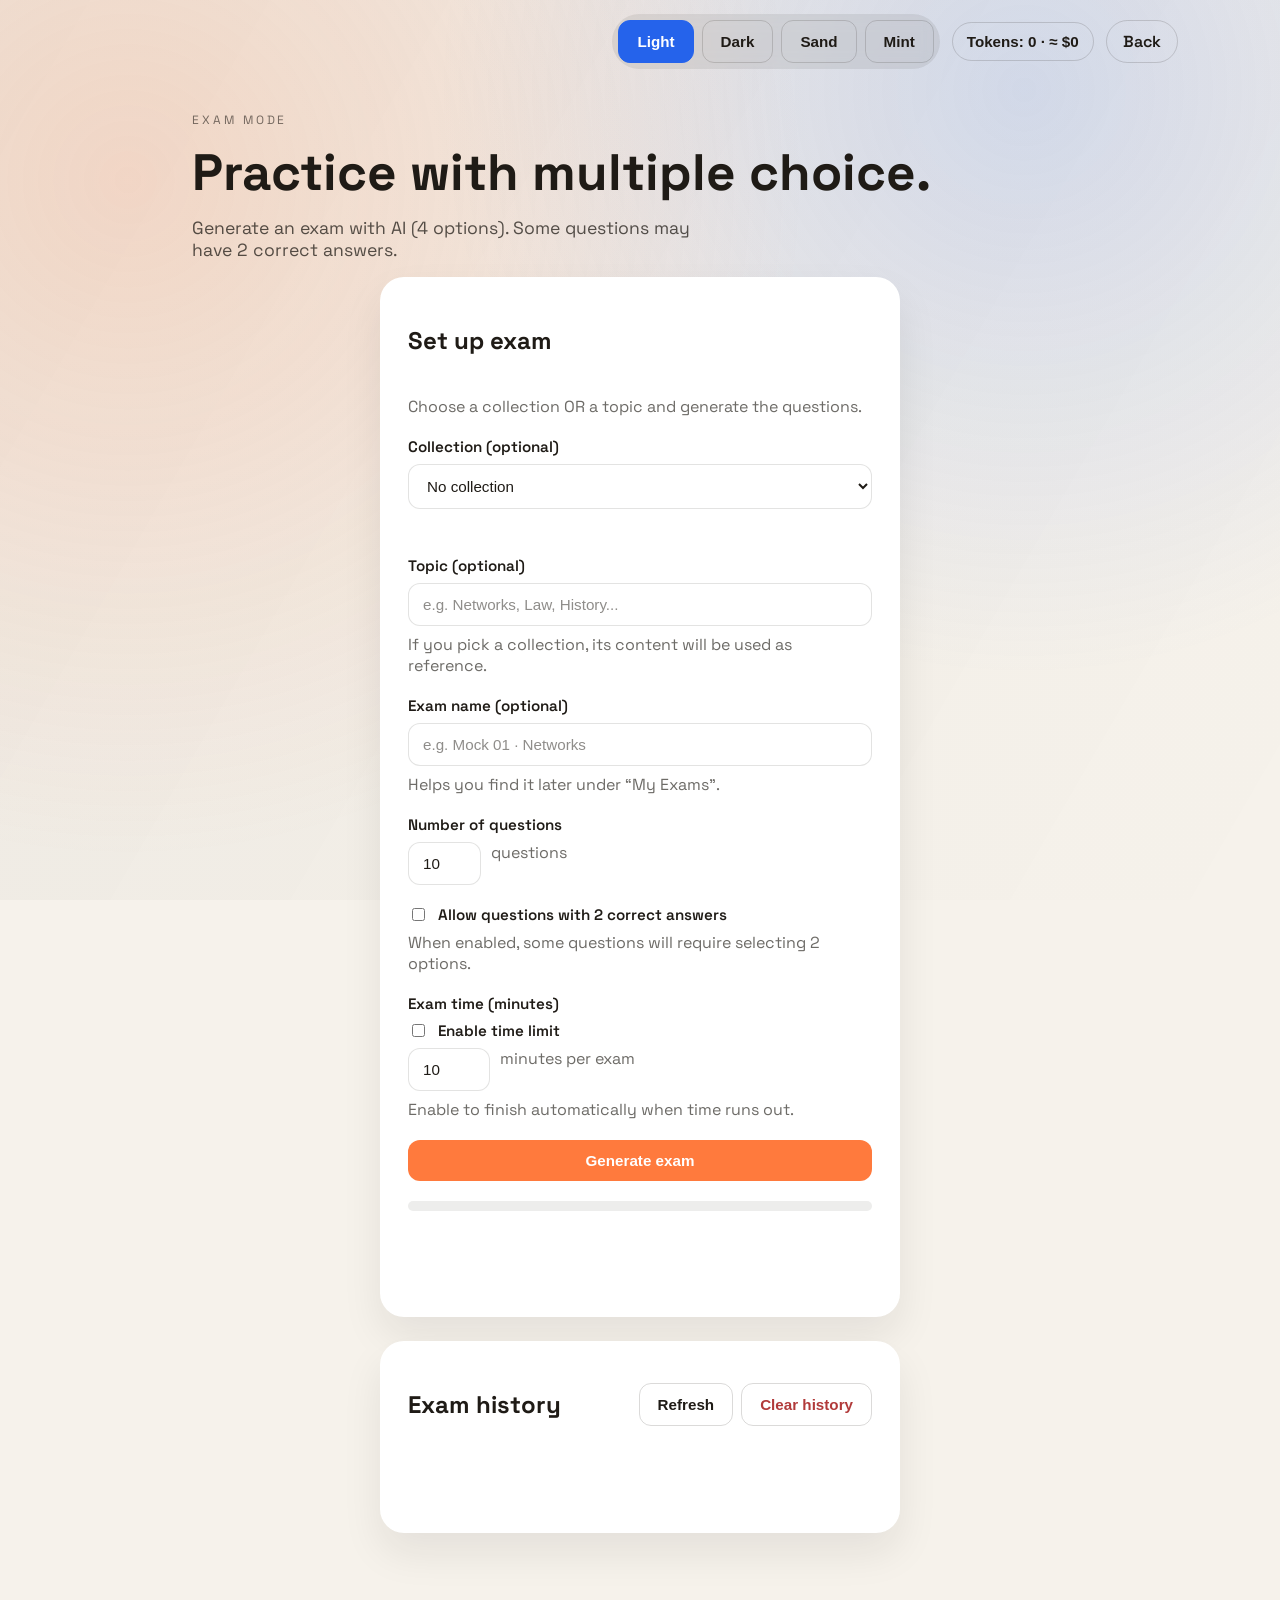
==== templates/exam.html @ d88c4533 "feat: improve exam history, review, and import help" ====
<!doctype html>
<html lang="pt-BR">
  <head>
    <meta charset="UTF-8" />
    <meta name="viewport" content="width=device-width, initial-scale=1" />
    <title>Modo Prova</title>
    <link rel="stylesheet" href="/static/style.css" />
  </head>
  <body class="study-body">
    <div class="bg-layer"></div>
    <div class="topbar">
      <div class="theme-switch">
        <button class="ghost theme-btn" data-theme="light">Light</button>
        <button class="ghost theme-btn" data-theme="dark">Dark</button>
        <button class="ghost theme-btn" data-theme="sand">Sand</button>
        <button class="ghost theme-btn" data-theme="mint">Mint</button>
      </div>
      <div class="help-anchor">
        <button class="ghost token-pill" id="usage-pill" type="button" aria-expanded="false" aria-controls="usage-panel">
          Tokens: 0 · ≈ $0.00
        </button>
        <div id="usage-panel" class="help-panel hidden usage-panel" role="note" aria-live="polite">
          <div id="usage-panel-body"></div>
        </div>
      </div>
      <a class="ghost-link" id="exam-back" data-sound="nav" href="/" data-i18n="exam.back">Voltar</a>
    </div>

    <header class="study-header">
      <div>
        <p class="eyebrow" data-i18n="exam.header.eyebrow">Modo prova</p>
        <h1 data-i18n="exam.header.title">Treine com múltipla escolha.</h1>
        <p class="subhead" data-i18n="exam.header.subtitle">
          Gere uma prova com IA (4 alternativas). Algumas perguntas podem ter 2 respostas corretas.
        </p>
      </div>
      <div class="study-actions">
        <div class="session-pill hidden" id="exam-timer-pill">
          <span data-i18n="exam.timer">Tempo</span>
          <strong id="exam-timer">00:00</strong>
        </div>
        <div class="session-pill hidden" id="exam-progress-pill">
          <span data-i18n="exam.progress">Progresso</span>
          <strong id="exam-progress">0/0</strong>
        </div>
        <div class="session-pill hidden" id="exam-score-pill">
          <span data-i18n="exam.score">Respondidas</span>
          <strong id="exam-score">0</strong>
        </div>
      </div>
    </header>

    <main class="study-layout">
      <section class="study-panel" id="exam-setup">
        <h2 data-i18n="exam.setup.title">Configurar prova</h2>
        <p class="muted" data-i18n="exam.setup.subtitle">
          Escolha um tema (ou uma coleção) e gere as perguntas.
        </p>
        <div id="exam-missing-key" class="notice warning hidden" role="status" aria-live="polite">
          <span data-i18n="exam.setup.missingKey">
            Defina sua API Key na página inicial (Configurações) antes de gerar uma prova.
          </span>
        </div>
        <div class="field">
          <label for="exam-collection" data-i18n="exam.setup.collection">Coleção (opcional)</label>
          <select id="exam-collection"></select>
          <p id="exam-collection-status" class="status"></p>
        </div>
        <div class="field">
          <label for="exam-topic" data-i18n="exam.setup.topic">Tema / assunto (opcional)</label>
          <input
            id="exam-topic"
            type="text"
            placeholder="Ex.: Redes, Direito, História..."
            data-i18n-placeholder="exam.setup.topicPlaceholder"
          />
          <p class="muted" data-i18n="exam.setup.topicNote">
            Se escolher uma coleção, o conteúdo dela será usado como referência.
          </p>
        </div>
        <div class="field">
          <label for="exam-name" data-i18n="exam.setup.name">Nome da prova (opcional)</label>
          <input
            id="exam-name"
            type="text"
            placeholder="Ex.: Simulado 01 · Redes"
            data-i18n-placeholder="exam.setup.namePlaceholder"
          />
          <p class="muted" data-i18n="exam.setup.nameNote">
            Ajuda a encontrar a prova depois em “Minhas Provas”.
          </p>
        </div>
        <div class="field">
          <label for="exam-count" data-i18n="exam.setup.count">Quantidade de perguntas</label>
          <div class="inline">
            <input id="exam-count" type="number" min="1" max="40" value="10" />
            <span class="muted" data-i18n="exam.setup.countUnit">perguntas</span>
          </div>
        </div>
        <div class="field">
          <label class="toggle-line" for="exam-multi-toggle">
            <input id="exam-multi-toggle" type="checkbox" />
            <span data-i18n="exam.setup.allowMulti">Permitir perguntas com 2 respostas corretas</span>
          </label>
          <p class="muted" data-i18n="exam.setup.allowMultiNote">
            Quando ativado, parte das questões exigirá marcar 2 alternativas.
          </p>
        </div>
        <div class="field">
          <label for="exam-time" data-i18n="exam.setup.timeLabel">Tempo de prova (minutos)</label>
          <label class="toggle-line" for="exam-time-toggle">
            <input id="exam-time-toggle" type="checkbox" />
            <span data-i18n="exam.setup.timeToggle">Ativar limite de tempo</span>
          </label>
          <div class="inline">
            <input id="exam-time" type="number" min="1" max="240" value="10" />
            <span class="muted" data-i18n="exam.setup.timeUnit">minutos por prova</span>
          </div>
          <p class="muted" data-i18n="exam.setup.timeNote">
            Ative para finalizar automaticamente quando o tempo acabar.
          </p>
        </div>
        <button id="exam-start" data-sound="generate" data-i18n="exam.setup.start">Gerar prova</button>
        <div class="progress">
          <div id="exam-progress-bar" class="progress-bar"></div>
        </div>
        <p id="exam-setup-status" class="status"></p>
        <p id="exam-usage-status" class="status"></p>
      </section>

      <section class="study-panel hidden" id="exam-session">
        <div class="study-card" id="exam-card" aria-disabled="true">
          <h2 id="exam-question" data-i18n="exam.loading">Carregando...</h2>
          <p id="exam-hint" class="muted"></p>
        </div>

        <div id="exam-options" class="exam-options" aria-live="polite"></div>

        <div class="study-controls">
          <div class="study-nav">
            <button class="ghost nav-btn" id="exam-prev" data-sound="nav" data-i18n="exam.prev">
              ◀ Anterior
            </button>
            <button class="ghost nav-btn" id="exam-next" data-sound="nav" data-i18n="exam.next">
              Próximo ▶
            </button>
          </div>
        </div>

        <div class="study-footer">
          <button id="exam-finish" class="accent" data-sound="important" data-i18n="exam.finish">
            Finalizar prova
          </button>
          <button id="exam-restart" class="ghost" data-i18n="exam.restart">Nova prova</button>
          <p id="exam-status" class="status" aria-live="polite"></p>
        </div>
      </section>

      <section class="study-panel report hidden" id="exam-report">
        <h2 data-i18n="exam.report.title">Resultado</h2>
        <p id="exam-report-meta" class="muted hidden"></p>
        <div class="report-grid">
          <button class="report-card report-filter" id="exam-filter-correct" type="button" aria-pressed="false">
            <span data-i18n="exam.report.correct">Acertos</span>
            <strong id="exam-report-correct">0</strong>
          </button>
          <button class="report-card report-filter" id="exam-filter-incorrect" type="button" aria-pressed="false">
            <span data-i18n="exam.report.incorrect">Erros</span>
            <strong id="exam-report-incorrect">0</strong>
          </button>
          <button class="report-card report-filter" id="exam-filter-all" type="button" aria-pressed="true">
            <span data-i18n="exam.report.rate">Taxa</span>
            <strong id="exam-report-rate">0%</strong>
          </button>
        </div>

        <div class="report-section">
          <h3 data-i18n="exam.report.reviewTitle">Revisão</h3>
          <div id="exam-review" class="exam-review"></div>
        </div>

        <div class="inline">
          <button id="exam-retake" class="accent" data-sound="nav" data-i18n="exam.report.retake">Fazer novamente</button>
          <button id="exam-back-setup" class="ghost" data-i18n="exam.report.back">Gerar outra prova</button>
        </div>
      </section>

      <section class="study-panel sessions" id="exam-sessions">
        <div class="panel-header">
          <h2 data-i18n="exam.sessions.title">Histórico de provas</h2>
          <div class="panel-actions">
            <button class="ghost" id="exam-refresh-sessions" data-i18n="exam.sessions.refresh">Atualizar</button>
            <button class="ghost danger" id="exam-clear-sessions" data-i18n="exam.sessions.clear">Limpar histórico</button>
          </div>
        </div>
        <div id="exam-sessions-list" class="sessions-list"></div>
        <p id="exam-sessions-status" class="status" aria-live="polite"></p>
      </section>
    </main>

    <script src="/static/usage.js"></script>
    <script src="/static/exam.js"></script>
  </body>
</html>
---- static/style.css ----
@import url("https://fonts.googleapis.com/css2?family=Space+Grotesk:wght@400;600;700&display=swap");

:root {
  --bg: #f6f2eb;
  --ink: #1f1b16;
  --accent: #ff7a3d;
  --accent-2: #2563eb;
  --cta-study-1: var(--accent);
  --cta-study-2: var(--accent-2);
  --cta-exam-1: #a855f7;
  --cta-exam-2: #f43f5e;
  --cta-study-shadow: 0 16px 32px rgba(37, 99, 235, 0.2);
  --cta-exam-shadow: 0 16px 32px rgba(244, 63, 94, 0.22);
  --panel: #ffffff;
  --shadow: 0 20px 40px rgba(31, 27, 22, 0.08);
  --topbar-offset: 72px;
}

body[data-theme="dark"] {
  --bg: #0f1012;
  --ink: #f8f4ee;
  --accent: #ff8c5a;
  --accent-2: #60a5fa;
  --cta-study-1: #10b981;
  --cta-study-2: #06b6d4;
  --cta-exam-1: #a78bfa;
  --cta-exam-2: #fb7185;
  --cta-study-shadow: 0 18px 36px rgba(6, 182, 212, 0.16);
  --cta-exam-shadow: 0 18px 36px rgba(251, 113, 133, 0.16);
  --panel: #1a1c21;
  --shadow: 0 20px 40px rgba(0, 0, 0, 0.4);
}

body[data-theme="sand"] {
  --bg: #f5e6d3;
  --ink: #3a2416;
  --accent: #d77a3a;
  --accent-2: #8f5b2e;
  --panel: #fff2e0;
  --shadow: 0 18px 36px rgba(58, 36, 22, 0.14);
}

body[data-theme="mint"] {
  --bg: #dff5ef;
  --ink: #12352f;
  --accent: #2abf9e;
  --accent-2: #118ab2;
  --panel: #f4fffb;
  --shadow: 0 18px 36px rgba(18, 53, 47, 0.12);
}

* {
  box-sizing: border-box;
}

body {
  margin: 0;
  font-family: "Space Grotesk", "Segoe UI", sans-serif;
  color: var(--ink);
  background: var(--bg);
  min-height: 100vh;
  position: relative;
  padding-top: calc(var(--topbar-offset) + env(safe-area-inset-top, 0px));
}

:focus-visible {
  outline: 2px solid var(--accent-2);
  outline-offset: 2px;
}

.bg-layer {
  position: fixed;
  inset: 0;
  background:
    radial-gradient(circle at 10% 20%, rgba(255, 122, 61, 0.18), transparent 50%),
    radial-gradient(circle at 80% 10%, rgba(37, 99, 235, 0.16), transparent 45%),
    linear-gradient(120deg, rgba(31, 27, 22, 0.04), rgba(255, 255, 255, 0));
  z-index: -1;
}

body[data-theme="dark"] .bg-layer {
  background:
    radial-gradient(circle at 20% 20%, rgba(255, 140, 90, 0.15), transparent 55%),
    radial-gradient(circle at 80% 10%, rgba(96, 165, 250, 0.12), transparent 50%),
    linear-gradient(120deg, rgba(10, 10, 10, 0.5), rgba(15, 16, 18, 0.8));
}

body[data-theme="sand"] .bg-layer {
  background:
    radial-gradient(circle at 12% 18%, rgba(215, 122, 58, 0.2), transparent 55%),
    radial-gradient(circle at 80% 12%, rgba(143, 91, 46, 0.18), transparent 50%),
    linear-gradient(120deg, rgba(90, 58, 36, 0.08), rgba(255, 255, 255, 0));
}

body[data-theme="mint"] .bg-layer {
  background:
    radial-gradient(circle at 16% 20%, rgba(42, 191, 158, 0.2), transparent 55%),
    radial-gradient(circle at 82% 10%, rgba(17, 138, 178, 0.18), transparent 50%),
    linear-gradient(120deg, rgba(10, 46, 40, 0.06), rgba(255, 255, 255, 0));
}

body.study-locked {
  overflow: hidden;
}

body.study-locked .study-header {
  position: sticky;
  top: var(--topbar-offset);
  z-index: 9;
}

body.study-locked .study-header > div:first-child {
  display: none;
}

.topbar {
  position: fixed;
  top: 0;
  left: 0;
  right: 0;
  z-index: 10;
  display: flex;
  justify-content: flex-end;
  gap: 12px;
  padding: calc(14px + env(safe-area-inset-top, 0px)) 8vw 14px;
  align-items: center;
}

.topbar-actions {
  display: inline-flex;
  gap: 10px;
  align-items: center;
}

.token-pill {
  padding: 10px 14px;
  border-radius: 999px;
  font-weight: 700;
  white-space: nowrap;
  font-variant-numeric: tabular-nums;
}

.usage-panel {
  width: min(520px, 92vw);
}

.usage-title {
  display: block;
  margin-bottom: 6px;
}

.usage-note {
  margin: 0 0 10px;
}

.usage-grid {
  display: grid;
  gap: 10px;
}

.usage-row {
  display: grid;
  grid-template-columns: 90px 1fr auto;
  gap: 10px;
  align-items: start;
  padding: 10px 12px;
  border-radius: 12px;
  border: 1px solid rgba(31, 27, 22, 0.08);
  background: rgba(31, 27, 22, 0.04);
}

body[data-theme="dark"] .usage-row {
  background: rgba(255, 255, 255, 0.06);
  border-color: rgba(255, 255, 255, 0.14);
}

.usage-row .values {
  display: inline-flex;
  gap: 8px;
  flex-wrap: wrap;
  align-items: baseline;
}

.usage-row .cost {
  font-variant-numeric: tabular-nums;
  font-weight: 700;
}

.usage-foot {
  margin-top: 8px;
}

.usage-config {
  margin-top: 10px;
}

.usage-config summary {
  cursor: pointer;
  font-weight: 700;
}

.usage-config-grid {
  display: grid;
  grid-template-columns: repeat(auto-fit, minmax(220px, 1fr));
  gap: 10px;
  margin-top: 10px;
}

.usage-config-card {
  border: 1px solid rgba(31, 27, 22, 0.08);
  background: rgba(31, 27, 22, 0.03);
  border-radius: 12px;
  padding: 10px 12px;
  display: grid;
  gap: 8px;
}

body[data-theme="dark"] .usage-config-card {
  background: rgba(255, 255, 255, 0.06);
  border-color: rgba(255, 255, 255, 0.14);
}

.usage-config-card label {
  display: grid;
  gap: 6px;
  font-size: 0.88rem;
}

.usage-config-card input {
  padding: 10px 12px;
  border-radius: 12px;
  border: 1px solid rgba(31, 27, 22, 0.16);
  background: transparent;
  color: var(--ink);
}

body[data-theme="dark"] .usage-config-card input {
  border-color: rgba(255, 255, 255, 0.18);
}

.usage-actions {
  display: flex;
  justify-content: flex-end;
  margin-top: 10px;
}

.usage-actions .danger {
  border-color: rgba(239, 68, 68, 0.35);
}

.faq-panel {
  position: fixed;
  top: calc(var(--topbar-offset) + 8px);
  right: 8vw;
  width: min(360px, 92vw);
  background: var(--panel);
  border-radius: 16px;
  padding: 16px;
  border: 1px solid rgba(31, 27, 22, 0.12);
  box-shadow: var(--shadow);
  z-index: 60;
  font-size: 0.92rem;
}

.faq-panel h4 {
  margin: 0 0 8px;
  font-size: 1rem;
}

.faq-panel ul {
  margin: 10px 0 0;
  padding-left: 18px;
  display: grid;
  gap: 6px;
}

.site-footer {
  padding: 20px 8vw 32px;
  display: flex;
  flex-wrap: wrap;
  gap: 6px 14px;
  align-items: center;
  color: rgba(31, 27, 22, 0.6);
  font-size: 0.85rem;
}

body[data-theme="dark"] .site-footer {
  color: rgba(248, 244, 238, 0.6);
}

.theme-switch {
  display: flex;
  gap: 8px;
  padding: 6px;
  border-radius: 999px;
  background: rgba(31, 27, 22, 0.08);
  backdrop-filter: blur(8px);
}

body[data-theme="dark"] .theme-switch {
  background: rgba(255, 255, 255, 0.08);
}

.theme-btn.active {
  background: var(--accent-2);
  color: #fff;
  border-color: var(--accent-2);
}

.icon-btn {
  width: 40px;
  height: 40px;
  padding: 0;
  border-radius: 999px;
  display: inline-flex;
  align-items: center;
  justify-content: center;
}

.hero {
  display: grid;
  gap: 24px;
  padding: 48px 8vw 24px;
  grid-template-columns: repeat(auto-fit, minmax(260px, 1fr));
  align-items: center;
  animation: fadeIn 0.8s ease-out;
}

.eyebrow {
  text-transform: uppercase;
  letter-spacing: 0.24em;
  font-size: 12px;
  color: rgba(31, 27, 22, 0.6);
  margin: 0 0 12px;
}

body[data-theme="dark"] .eyebrow {
  color: rgba(248, 244, 238, 0.6);
}

h1 {
  font-size: clamp(2rem, 4vw, 3.2rem);
  margin: 0 0 12px;
}

.subhead {
  font-size: 1.1rem;
  margin: 0;
  max-width: 520px;
  color: rgba(31, 27, 22, 0.75);
}

body[data-theme="dark"] .subhead,
body[data-theme="dark"] .muted,
body[data-theme="dark"] .stat,
body[data-theme="dark"] .status {
  color: rgba(248, 244, 238, 0.7);
}

.hero-card {
  background: var(--panel);
  padding: 24px;
  border-radius: 20px;
  box-shadow: var(--shadow);
  display: grid;
  gap: 16px;
}

.stat {
  display: flex;
  justify-content: space-between;
  align-items: center;
  font-size: 0.95rem;
  color: rgba(31, 27, 22, 0.7);
}

.stat-label {
  display: inline-flex;
  align-items: center;
  gap: 8px;
}

.stat strong {
  font-size: 1.25rem;
  color: var(--ink);
}

.layout {
  display: grid;
  gap: 24px;
  padding: 0 8vw 64px;
  grid-template-columns: repeat(auto-fit, minmax(260px, 1fr));
}

.onboarding {
  padding: 0 8vw 24px;
}

.onboarding-card {
  background: var(--panel);
  border-radius: 20px;
  box-shadow: var(--shadow);
  padding: 20px 24px;
  border: 1px solid rgba(31, 27, 22, 0.08);
  display: flex;
  flex-direction: column;
  gap: 12px;
}

.onboarding-card ol {
  margin: 0;
  padding-left: 18px;
  display: grid;
  gap: 6px;
}

.onboarding-card .inline {
  flex-wrap: wrap;
  gap: 10px;
}

.panel {
  background: var(--panel);
  padding: 24px;
  border-radius: 20px;
  box-shadow: var(--shadow);
  display: flex;
  flex-direction: column;
  gap: 16px;
  min-height: 0;
}

.panel.compact {
  padding: 20px;
  gap: 12px;
  min-height: 320px;
  justify-content: space-between;
}

@media (min-width: 1100px) {
  .layout {
    grid-template-columns: repeat(2, minmax(320px, 1fr));
  }

  .panel.compact {
    grid-column: span 1;
  }
}

.panel-wide {
  grid-column: 1 / -1;
}

.collections-panel {
  background: linear-gradient(135deg, rgba(255, 250, 245, 0.9), rgba(255, 255, 255, 0.95));
}

body[data-theme="dark"] .collections-panel {
  background: linear-gradient(135deg, rgba(30, 32, 38, 0.96), rgba(24, 26, 31, 0.96));
  border: 1px solid rgba(255, 255, 255, 0.08);
}

.collections {
  display: grid;
  gap: 16px;
  grid-template-columns: repeat(auto-fit, minmax(220px, 1fr));
}

.disclosure {
  border: 1px solid rgba(31, 27, 22, 0.12);
  border-radius: 14px;
  padding: 10px 12px;
  background: rgba(255, 255, 255, 0.6);
}

body[data-theme="dark"] .disclosure {
  border-color: rgba(255, 255, 255, 0.16);
  background: rgba(21, 23, 28, 0.4);
}

.disclosure summary {
  list-style: none;
  cursor: pointer;
  font-weight: 600;
  display: flex;
  align-items: center;
  justify-content: space-between;
  gap: 8px;
}

.disclosure summary::-webkit-details-marker {
  display: none;
}

.disclosure summary::after {
  content: "▾";
  font-size: 0.85rem;
  opacity: 0.6;
  transition: transform 0.2s ease;
}

.disclosure[open] summary::after {
  transform: rotate(180deg);
}

.disclosure-body {
  margin-top: 10px;
  display: grid;
  gap: 10px;
}

.tools-grid {
  display: grid;
  gap: 16px;
  grid-template-columns: repeat(auto-fit, minmax(260px, 1fr));
}

.inline {
  display: flex;
  gap: 10px;
  flex-wrap: wrap;
}

.collections .field .inline {
  align-items: center;
}

.collections .field .inline select {
  flex: 1;
  min-width: 180px;
}

.collections .field .inline button {
  white-space: nowrap;
}

.danger {
  border-color: rgba(179, 63, 63, 0.3);
  color: #b13a3a;
}

.danger:hover {
  border-color: rgba(179, 63, 63, 0.5);
}

button.ghost.danger {
  background: transparent;
  color: #b13a3a;
}

button.accent.danger {
  background: #d4504d;
  color: #fff;
}

button.accent.danger:hover {
  box-shadow: 0 12px 24px rgba(212, 80, 77, 0.3);
}

.panel-header {
  display: flex;
  justify-content: space-between;
  align-items: center;
  gap: 12px;
  flex-wrap: wrap;
  position: relative;
}

.modal {
  position: fixed;
  inset: 0;
  background: rgba(15, 16, 20, 0.5);
  display: grid;
  place-items: center;
  z-index: 50;
}

.modal-open {
  overflow: hidden;
}

#confirm-modal {
  z-index: 60;
}

.modal.hidden {
  display: none;
}

.modal-backdrop {
  position: fixed;
  inset: 0;
  background: rgba(15, 16, 20, 0.5);
  backdrop-filter: blur(8px);
  -webkit-backdrop-filter: blur(8px);
  opacity: 0;
  pointer-events: none;
  transition: opacity 0.2s ease;
  z-index: 40;
}

.modal-backdrop.visible {
  opacity: 1;
  pointer-events: auto;
}

.modal-card {
  width: min(420px, 92vw);
  background: var(--panel);
  border-radius: 18px;
  padding: 20px;
  box-shadow: var(--shadow);
  border: 1px solid rgba(31, 27, 22, 0.12);
  max-height: 86vh;
  overflow-y: auto;
}

.modal-card.wide {
  width: min(640px, 94vw);
}

.modal-header {
  display: flex;
  align-items: center;
  justify-content: space-between;
}

.modal-actions {
  display: flex;
  gap: 10px;
  justify-content: flex-end;
  margin-top: 14px;
}

.modal-actions button {
  min-width: 110px;
}

.modal-card .icon-btn {
  width: 32px;
  height: 32px;
  font-size: 0.9rem;
}

.share-links-toolbar {
  display: flex;
  align-items: center;
  justify-content: space-between;
  gap: 10px;
  flex-wrap: wrap;
}

.share-links-list {
  display: flex;
  flex-direction: column;
  gap: 10px;
}

.share-link-item {
  display: flex;
  flex-direction: column;
  gap: 10px;
  padding: 12px 14px;
  border-radius: 14px;
  background: rgba(31, 27, 22, 0.04);
  border: 1px solid rgba(31, 27, 22, 0.08);
}

body[data-theme="dark"] .share-link-item {
  background: rgba(255, 255, 255, 0.06);
  border-color: rgba(255, 255, 255, 0.12);
}

.share-link-info {
  display: flex;
  flex-direction: column;
  gap: 6px;
}

.share-link-title {
  display: flex;
  flex-wrap: wrap;
  align-items: center;
  gap: 8px;
  font-weight: 600;
}

.share-link-name {
  color: rgba(31, 27, 22, 0.6);
  font-weight: 500;
}

.share-link-token {
  font-size: 0.8rem;
  padding: 2px 8px;
  border-radius: 999px;
  background: rgba(31, 27, 22, 0.08);
  color: rgba(31, 27, 22, 0.7);
}

body[data-theme="dark"] .share-link-token {
  background: rgba(255, 255, 255, 0.12);
  color: rgba(255, 255, 255, 0.7);
}

.share-link-meta {
  font-size: 0.85rem;
  color: rgba(31, 27, 22, 0.65);
}

body[data-theme="dark"] .share-link-meta {
  color: rgba(255, 255, 255, 0.65);
}

.share-link-actions {
  display: flex;
  flex-wrap: wrap;
  gap: 8px;
}

.status-chip {
  display: inline-flex;
  align-items: center;
  gap: 6px;
  padding: 4px 10px;
  border-radius: 999px;
  font-size: 0.8rem;
  font-weight: 600;
  width: fit-content;
}

.status-chip.is-active {
  color: #2b7a43;
  background: rgba(74, 163, 98, 0.16);
  border: 1px solid rgba(74, 163, 98, 0.25);
}

.status-chip.is-expired,
.status-chip.is-exhausted {
  color: #b13a3a;
  background: rgba(212, 80, 77, 0.16);
  border: 1px solid rgba(212, 80, 77, 0.25);
}

.status-chip.is-disabled {
  color: rgba(31, 27, 22, 0.6);
  background: rgba(31, 27, 22, 0.08);
  border: 1px solid rgba(31, 27, 22, 0.12);
}

body[data-theme="dark"] .status-chip.is-disabled {
  color: rgba(255, 255, 255, 0.7);
  background: rgba(255, 255, 255, 0.08);
  border-color: rgba(255, 255, 255, 0.16);
}

@media (min-width: 720px) {
  .share-link-item {
    flex-direction: row;
    align-items: center;
    justify-content: space-between;
  }
  .share-link-actions {
    justify-content: flex-end;
  }
}

.muted {
  color: rgba(31, 27, 22, 0.65);
  margin: 0;
}

.field {
  display: flex;
  flex-direction: column;
  gap: 8px;
}

.toggle-line {
  display: inline-flex;
  gap: 10px;
  align-items: center;
  font-weight: 600;
}

.toggle-line input {
  width: auto;
}

.range-line {
  display: flex;
  align-items: center;
  gap: 12px;
}

.range-line input[type="range"] {
  flex: 1;
}

label {
  font-weight: 600;
  font-size: 0.95rem;
}

input,
textarea,
select {
  border-radius: 12px;
  border: 1px solid rgba(31, 27, 22, 0.12);
  padding: 12px 14px;
  font-size: 0.95rem;
  background: var(--panel);
  color: var(--ink);
}

input::placeholder,
textarea::placeholder {
  color: rgba(31, 27, 22, 0.5);
}

body[data-theme="dark"] input::placeholder,
body[data-theme="dark"] textarea::placeholder {
  color: rgba(248, 244, 238, 0.55);
}

button {
  border: none;
  padding: 12px 18px;
  border-radius: 12px;
  font-weight: 600;
  font-size: 0.95rem;
  cursor: pointer;
  background: var(--accent);
  color: #fff;
  transition: transform 0.2s ease, box-shadow 0.2s ease;
}

button.small {
  padding: 6px 10px;
  font-size: 0.8rem;
  border-radius: 10px;
}

button:hover {
  transform: translateY(-2px);
  box-shadow: 0 12px 24px rgba(255, 122, 61, 0.25);
}

button.ghost {
  background: transparent;
  color: var(--ink);
  border: 1px solid rgba(31, 27, 22, 0.16);
  box-shadow: none;
}

button.loading {
  opacity: 0.75;
  pointer-events: none;
  position: relative;
  padding-right: 38px;
}

button.loading::after {
  content: "";
  position: absolute;
  right: 14px;
  top: 50%;
  width: 12px;
  height: 12px;
  border-radius: 50%;
  border: 2px solid rgba(31, 27, 22, 0.5);
  border-top-color: transparent;
  transform: translateY(-50%);
  animation: statusSpin 0.9s linear infinite;
}

body[data-theme="dark"] button.loading::after {
  border-color: rgba(255, 255, 255, 0.4);
  border-top-color: transparent;
}

select.ghost {
  background: transparent;
  color: var(--ink);
  border: 1px solid rgba(31, 27, 22, 0.16);
}

.cta-link {
  text-decoration: none;
  display: inline-flex;
  align-items: center;
  justify-content: center;
  padding: 12px 18px;
  border-radius: 14px;
  color: #fff;
  font-weight: 700;
  border: none;
  cursor: pointer;
  transition: transform 0.15s ease, box-shadow 0.15s ease, filter 0.15s ease;
}

.cta-link.study {
  background: linear-gradient(135deg, var(--cta-study-1), var(--cta-study-2));
  box-shadow: var(--cta-study-shadow);
}

.cta-link.exam {
  background: linear-gradient(135deg, var(--cta-exam-1), var(--cta-exam-2));
  box-shadow: var(--cta-exam-shadow);
  position: relative;
  overflow: hidden;
}

.cta-link.exam::after {
  content: "";
  position: absolute;
  inset: -60% -30%;
  background: radial-gradient(circle at 30% 30%, rgba(255, 255, 255, 0.35), transparent 55%);
  transform: rotate(12deg);
  pointer-events: none;
}

.cta-link:hover {
  transform: translateY(-2px);
  filter: brightness(1.03);
}

.cta-link:active {
  transform: translateY(0px);
  filter: brightness(0.98);
}

.panel-actions {
  display: flex;
  gap: 8px;
  flex-wrap: wrap;
}

.panel-actions select {
  min-width: 110px;
}

.settings {
  border-top: 1px solid rgba(31, 27, 22, 0.08);
  padding-top: 16px;
  display: grid;
  gap: 12px;
}

.language-toggle {
  display: flex;
  gap: 8px;
  flex-wrap: wrap;
}

.lang-btn[aria-pressed="true"] {
  background: var(--accent-2);
  color: #fff;
  border-color: var(--accent-2);
}

.settings-toggle {
  width: 100%;
  display: flex;
  align-items: center;
  justify-content: space-between;
  gap: 8px;
  padding: 10px 12px;
  border-radius: 12px;
  border: 1px solid rgba(31, 27, 22, 0.12);
  background: transparent;
  font-weight: 600;
  color: inherit;
  cursor: pointer;
}

.settings-toggle:hover {
  transform: none;
  box-shadow: none;
}

.settings-toggle .chevron {
  transition: transform 0.2s ease;
}

.settings-toggle[aria-expanded="false"] .chevron {
  transform: rotate(-90deg);
}

.settings-collapsible {
  display: grid;
  gap: 12px;
  margin-top: 12px;
}

.settings-collapsible.hidden {
  display: none;
}

.settings.floating {
  position: fixed;
  top: calc(var(--topbar-offset) + 8px);
  right: 8vw;
  width: min(360px, 90vw);
  background: var(--panel);
  border-radius: 18px;
  padding: 18px;
  box-shadow: var(--shadow);
  z-index: 20;
}

.settings-header {
  display: flex;
  justify-content: space-between;
  align-items: center;
}

.progress {
  height: 10px;
  background: rgba(31, 27, 22, 0.08);
  border-radius: 999px;
  overflow: hidden;
}

.progress-bar {
  height: 100%;
  width: 0%;
  background: linear-gradient(90deg, var(--accent), var(--accent-2));
  transition: width 0.3s ease;
}

.blur-answers p {
  filter: blur(6px);
}

.study-body {
  padding-bottom: 48px;
}

.study-header {
  display: flex;
  justify-content: space-between;
  gap: 24px;
  padding: 40px 8vw 16px;
  align-items: center;
  flex-wrap: wrap;
}

.study-actions {
  display: flex;
  gap: 12px;
  flex-wrap: wrap;
}

.session-pill {
  background: var(--panel);
  border-radius: 999px;
  padding: 10px 16px;
  display: flex;
  gap: 8px;
  align-items: center;
  box-shadow: var(--shadow);
  border: 1px solid rgba(31, 27, 22, 0.08);
}

body[data-theme="dark"] .session-pill {
  border-color: rgba(255, 255, 255, 0.14);
}

.ghost-link {
  padding: 10px 16px;
  border-radius: 999px;
  border: 1px solid rgba(31, 27, 22, 0.16);
  text-decoration: none;
  color: var(--ink);
  font-weight: 600;
}

.ghost-link.disabled,
.ghost-link[aria-disabled="true"] {
  opacity: 0.55;
  pointer-events: none;
}

body[data-theme="dark"] .ghost-link,
body[data-theme="dark"] button.ghost {
  color: var(--ink);
  border-color: rgba(255, 255, 255, 0.18);
}

.study-layout {
  padding: 0 8vw 48px;
  display: grid;
  gap: 24px;
  grid-template-columns: repeat(auto-fit, minmax(280px, 1fr));
}

.study-panel {
  background: var(--panel);
  padding: 28px;
  border-radius: 24px;
  box-shadow: var(--shadow);
  display: flex;
  flex-direction: column;
  gap: 20px;
  position: relative;
}

.study-panel::after {
  content: "";
  position: absolute;
  inset: 1px;
  border-radius: 22px;
  border: 1px solid rgba(255, 255, 255, 0.4);
  pointer-events: none;
  opacity: 0.3;
}

.study-panel.report {
  background: linear-gradient(135deg, rgba(255, 244, 233, 0.95), rgba(255, 255, 255, 0.9));
}

body[data-theme="dark"] .study-panel.report {
  background: linear-gradient(135deg, rgba(28, 30, 35, 0.96), rgba(20, 22, 26, 0.96));
}

.study-meta {
  display: flex;
  justify-content: space-between;
  color: rgba(31, 27, 22, 0.6);
  font-weight: 600;
}

.study-card {
  border-radius: 20px;
  padding: 24px;
  background: linear-gradient(135deg, rgba(255, 248, 241, 0.95), rgba(255, 255, 255, 0.9));
  border: 1px solid rgba(31, 27, 22, 0.08);
  min-height: 200px;
  display: flex;
  flex-direction: column;
  gap: 12px;
  justify-content: center;
  text-align: left;
  position: relative;
  overflow: hidden;
  cursor: pointer;
  touch-action: pan-y;
}

.study-card[aria-disabled="true"] {
  cursor: default;
}

.study-card::before {
  content: "";
  position: absolute;
  inset: -40% 40% auto auto;
  width: 140px;
  height: 140px;
  background: radial-gradient(circle, rgba(255, 122, 61, 0.25), transparent 70%);
  opacity: 0.9;
}

.study-card h2 {
  margin: 0;
  font-size: 1.4rem;
  font-weight: 700;
}

.study-card p {
  margin: 0;
  font-size: 1.05rem;
  color: rgba(31, 27, 22, 0.7);
}

body[data-theme="dark"] .study-card {
  background: linear-gradient(135deg, rgba(29, 31, 36, 0.96), rgba(23, 25, 30, 0.96));
  border-color: rgba(255, 255, 255, 0.08);
}

body[data-theme="dark"] .study-card p {
  color: rgba(248, 244, 238, 0.72);
}

body[data-theme="dark"] .study-nav .nav-btn {
  border-color: rgba(255, 255, 255, 0.2);
  background: rgba(255, 255, 255, 0.08);
}

body[data-theme="dark"] .study-nav .random-btn {
  border-color: rgba(255, 140, 90, 0.5);
  background: linear-gradient(135deg, rgba(255, 140, 90, 0.18), rgba(96, 165, 250, 0.12));
}

.hidden {
  display: none !important;
}

.study-controls {
  display: flex;
  flex-direction: column;
  gap: 12px;
}

.study-nav {
  display: flex;
  gap: 12px;
  align-items: center;
}

.study-nav .nav-btn {
  border-radius: 999px;
  min-width: 120px;
  flex: 1;
  border: 1px solid rgba(31, 27, 22, 0.18);
  background: rgba(255, 255, 255, 0.7);
  backdrop-filter: blur(6px);
}

.study-nav .random-btn {
  border-radius: 999px;
  padding: 10px 18px;
  min-width: 140px;
  border: 1px solid rgba(255, 122, 61, 0.5);
  background: linear-gradient(135deg, rgba(255, 122, 61, 0.18), rgba(37, 99, 235, 0.12));
}

.study-nav .nav-btn:hover,
.study-nav .random-btn:hover {
  transform: translateY(-2px);
  box-shadow: 0 12px 24px rgba(31, 27, 22, 0.16);
}

.study-rating {
  display: grid;
  gap: 16px;
}

.rating-group {
  display: flex;
  justify-content: space-between;
  align-items: center;
  gap: 12px;
  flex-wrap: wrap;
}

.rating-group span {
  font-weight: 600;
}

.rating-group button {
  margin-right: 8px;
}

.rating-group button.active {
  background: var(--accent-2);
  color: #fff;
  border-color: var(--accent-2);
}

.study-footer {
  display: flex;
  flex-direction: column;
  gap: 8px;
}

.exam-options {
  display: grid;
  gap: 10px;
}

.exam-option {
  width: 100%;
  text-align: left;
  border-radius: 16px;
  padding: 12px 14px;
  border: 1px solid rgba(31, 27, 22, 0.18);
  background: rgba(255, 255, 255, 0.7);
  backdrop-filter: blur(6px);
}

.exam-option:hover {
  transform: translateY(-2px);
  box-shadow: 0 12px 24px rgba(31, 27, 22, 0.16);
}

.exam-option.active {
  background: var(--accent-2);
  color: #fff;
  border-color: var(--accent-2);
}

body[data-theme="dark"] .exam-option {
  border-color: rgba(255, 255, 255, 0.2);
  background: rgba(255, 255, 255, 0.08);
}

body[data-theme="dark"] .exam-option.active {
  background: var(--accent-2);
  color: #fff;
  border-color: var(--accent-2);
}

.exam-review {
  display: grid;
  gap: 12px;
}

.exam-review-item {
  border-radius: 18px;
  padding: 14px;
  border: 1px solid rgba(31, 27, 22, 0.08);
  background: rgba(255, 255, 255, 0.65);
  backdrop-filter: blur(6px);
}

body[data-theme="dark"] .exam-review-item {
  border-color: rgba(255, 255, 255, 0.08);
  background: rgba(255, 255, 255, 0.06);
}

.exam-review-item.correct {
  border-color: rgba(46, 204, 113, 0.35);
}

.exam-review-item.incorrect {
  border-color: rgba(231, 76, 60, 0.35);
}

.exam-review-item.unanswered {
  border-color: rgba(31, 27, 22, 0.18);
}

.exam-review-head {
  display: flex;
  align-items: flex-start;
  justify-content: space-between;
  gap: 12px;
}

.exam-review-badge {
  font-weight: 700;
  font-size: 0.8rem;
  padding: 6px 10px;
  border-radius: 999px;
  border: 1px solid rgba(31, 27, 22, 0.16);
  background: rgba(255, 255, 255, 0.7);
  white-space: nowrap;
}

.exam-review-item.correct .exam-review-badge {
  border-color: rgba(46, 204, 113, 0.35);
  background: rgba(46, 204, 113, 0.14);
  color: rgba(24, 96, 54, 0.95);
}

.exam-review-item.incorrect .exam-review-badge {
  border-color: rgba(231, 76, 60, 0.35);
  background: rgba(231, 76, 60, 0.12);
  color: rgba(142, 33, 25, 0.95);
}

body[data-theme="dark"] .exam-review-badge {
  border-color: rgba(255, 255, 255, 0.14);
  background: rgba(255, 255, 255, 0.08);
}

body[data-theme="dark"] .exam-review-item.correct .exam-review-badge {
  color: rgba(156, 255, 196, 0.95);
}

body[data-theme="dark"] .exam-review-item.incorrect .exam-review-badge {
  color: rgba(255, 186, 178, 0.95);
}

.exam-review-line {
  margin-top: 8px;
}

.exam-review-options {
  display: grid;
  gap: 6px;
  margin-top: 10px;
}

.exam-review-option {
  border-radius: 14px;
  padding: 10px 12px;
  border: 1px solid rgba(31, 27, 22, 0.1);
  background: rgba(31, 27, 22, 0.03);
  display: flex;
  align-items: flex-start;
  justify-content: space-between;
  gap: 10px;
}

body[data-theme="dark"] .exam-review-option {
  border-color: rgba(255, 255, 255, 0.12);
  background: rgba(255, 255, 255, 0.06);
}

.exam-review-option.is-correct {
  border-color: rgba(46, 204, 113, 0.35);
  background: rgba(46, 204, 113, 0.1);
}

.exam-review-option.is-selected:not(.is-correct) {
  border-color: rgba(231, 76, 60, 0.3);
  background: rgba(231, 76, 60, 0.08);
}

.exam-review-option .exam-review-option-mark {
  font-weight: 700;
  font-size: 0.78rem;
  white-space: nowrap;
  opacity: 0.8;
}

.report {
  grid-column: 1 / -1;
}

.report-grid {
  display: grid;
  gap: 12px;
  grid-template-columns: repeat(auto-fit, minmax(160px, 1fr));
}

.report-card {
  background: #fff8f1;
  border-radius: 16px;
  padding: 16px;
  border: 1px solid rgba(31, 27, 22, 0.08);
  display: flex;
  flex-direction: column;
  gap: 8px;
}

button.report-card {
  appearance: none;
  -webkit-appearance: none;
  font: inherit;
  color: inherit;
  text-align: left;
  cursor: pointer;
}

button.report-card:disabled {
  cursor: default;
}

.report-filter:hover {
  border-color: rgba(31, 27, 22, 0.16);
  background: rgba(255, 248, 241, 0.9);
}

body[data-theme="dark"] .report-filter:hover {
  border-color: rgba(255, 255, 255, 0.18);
}

.report-filter.is-active {
  border-color: var(--accent-2);
  box-shadow: 0 0 0 2px rgba(96, 165, 250, 0.18);
}

body[data-theme="dark"] .report-filter.is-active {
  box-shadow: 0 0 0 2px rgba(96, 165, 250, 0.26);
}

body[data-theme="dark"] .report-card {
  background: rgba(255, 255, 255, 0.06);
  border-color: rgba(255, 255, 255, 0.12);
}

.report-card strong {
  font-size: 1.6rem;
}

.report-section ul {
  padding-left: 20px;
  margin: 8px 0 0;
}

.report-section li {
  margin-bottom: 6px;
}

.accent {
  background: var(--accent-2);
}

.sessions {
  grid-column: auto;
}

.sessions-list {
  display: flex;
  gap: 12px;
  overflow-x: auto;
  padding-bottom: 6px;
  scroll-snap-type: x mandatory;
  -webkit-overflow-scrolling: touch;
}

.session-item {
  flex: 0 0 clamp(220px, calc((100% - 36px) / 4), 320px);
  display: flex;
  justify-content: space-between;
  align-items: center;
  gap: 12px;
  padding: 14px 16px;
  border-radius: 16px;
  background: rgba(31, 27, 22, 0.04);
  border: 1px solid rgba(31, 27, 22, 0.08);
  max-height: 160px;
  scroll-snap-align: start;
  transition: opacity 0.35s ease, transform 0.35s ease, max-height 0.35s ease, margin 0.35s ease, padding 0.35s ease;
}

.session-score {
  display: flex;
  gap: 10px;
  font-weight: 600;
  align-items: center;
  flex-wrap: wrap;
}

.session-score .delete-session {
  margin-left: 6px;
  border-radius: 999px;
  padding: 6px 12px;
  border: 1px solid rgba(179, 63, 63, 0.35);
  color: #b13a3a;
  background: rgba(255, 255, 255, 0.6);
}

.session-score .delete-session:hover {
  border-color: rgba(179, 63, 63, 0.6);
  box-shadow: 0 10px 20px rgba(179, 63, 63, 0.2);
}

body[data-theme="dark"] .session-item {
  background: rgba(255, 255, 255, 0.06);
  border-color: rgba(255, 255, 255, 0.12);
}

.exam-session-card {
  flex-direction: column;
  align-items: stretch;
  justify-content: space-between;
  gap: 12px;
  max-height: none;
  min-height: 178px;
  background: linear-gradient(135deg, rgba(255, 252, 249, 0.9), rgba(255, 255, 255, 0.85));
  position: relative;
  overflow: hidden;
}

.exam-session-card::before {
  content: "";
  position: absolute;
  inset: -40% 45% auto auto;
  width: 150px;
  height: 150px;
  background: radial-gradient(circle, rgba(37, 99, 235, 0.18), transparent 70%);
  opacity: 0.9;
}

body[data-theme="dark"] .exam-session-card {
  background: linear-gradient(135deg, rgba(26, 28, 33, 0.96), rgba(20, 22, 26, 0.96));
}

.exam-session-card .session-top {
  display: grid;
  gap: 8px;
  position: relative;
  z-index: 1;
}

.exam-session-card .session-title-row {
  display: flex;
  justify-content: space-between;
  align-items: center;
  gap: 10px;
}

.exam-session-card .session-title {
  font-size: 1rem;
  line-height: 1.15;
}

.exam-session-card .session-subtitle {
  font-size: 0.86rem;
  line-height: 1.25;
}

.exam-session-card .session-edit {
  display: grid;
  gap: 10px;
}

.session-edit-actions {
  display: flex;
  gap: 8px;
  justify-content: flex-end;
  flex-wrap: wrap;
}

.exam-session-card .session-stats {
  display: grid;
  grid-template-columns: repeat(3, minmax(0, 1fr));
  gap: 8px;
  position: relative;
  z-index: 1;
}

.exam-session-card .session-stat {
  padding: 10px 10px;
  border-radius: 14px;
  border: 1px solid rgba(31, 27, 22, 0.08);
  background: rgba(31, 27, 22, 0.03);
  display: flex;
  flex-direction: column;
  gap: 2px;
}

body[data-theme="dark"] .exam-session-card .session-stat {
  border-color: rgba(255, 255, 255, 0.12);
  background: rgba(255, 255, 255, 0.06);
}

.exam-session-card .session-stat strong {
  font-size: 1.05rem;
}

.exam-session-card .session-actions {
  display: flex;
  gap: 10px;
  justify-content: flex-end;
  flex-wrap: wrap;
  position: relative;
  z-index: 1;
}

.exam-session-card button.danger {
  border-color: rgba(179, 63, 63, 0.5);
  color: #b13a3a;
}

body[data-theme="dark"] .exam-session-card button.danger {
  border-color: rgba(255, 125, 125, 0.5);
  color: #ff9a9a;
}

.session-item.is-removing {
  opacity: 0;
  transform: translateY(-8px) scale(0.98);
  max-height: 0;
  padding-top: 0;
  padding-bottom: 0;
  margin-top: 0;
  margin-bottom: 0;
  overflow: hidden;
}

.session-enter {
  animation: sessionEnter 0.35s ease both;
}

@keyframes sessionEnter {
  from {
    opacity: 0;
    transform: translateY(8px);
  }
  to {
    opacity: 1;
    transform: translateY(0);
  }
}

body[data-theme="dark"] .session-score .delete-session {
  background: rgba(255, 255, 255, 0.08);
  border-color: rgba(255, 125, 125, 0.5);
  color: #ff9a9a;
}

.status {
  font-size: 0.9rem;
  color: rgba(31, 27, 22, 0.7);
  min-height: 1.2rem;
  margin: 0;
}

.status.loading {
  display: inline-flex;
  align-items: center;
  gap: 8px;
}

.status.loading::before {
  content: "";
  width: 12px;
  height: 12px;
  border-radius: 50%;
  border: 2px solid rgba(31, 27, 22, 0.4);
  border-top-color: transparent;
  animation: statusSpin 0.9s linear infinite;
}

body[data-theme="dark"] .status.loading::before {
  border-color: rgba(255, 255, 255, 0.35);
  border-top-color: transparent;
}

@keyframes statusSpin {
  to {
    transform: rotate(360deg);
  }
}

.import-overlay {
  position: fixed;
  left: 50%;
  top: 50%;
  bottom: auto;
  transform: translate(-50%, -50%) scale(0.98);
  background: var(--panel);
  border-radius: 999px;
  padding: 10px 16px;
  border: 1px solid rgba(31, 27, 22, 0.12);
  box-shadow: var(--shadow);
  display: flex;
  align-items: center;
  gap: 10px;
  font-size: 0.92rem;
  color: var(--ink);
  opacity: 0;
  pointer-events: none;
  transition: opacity 0.2s ease, transform 0.2s ease;
  z-index: 999;
  max-width: min(360px, 92vw);
}

.import-overlay.visible {
  opacity: 1;
  transform: translate(-50%, -50%) scale(1);
}

.import-overlay .spinner {
  width: 14px;
  height: 14px;
  border-radius: 50%;
  border: 2px solid rgba(31, 27, 22, 0.4);
  border-top-color: transparent;
  animation: statusSpin 0.9s linear infinite;
}

body[data-theme="dark"] .import-overlay {
  border-color: rgba(255, 255, 255, 0.14);
}

body[data-theme="dark"] .import-overlay .spinner {
  border-color: rgba(255, 255, 255, 0.35);
  border-top-color: transparent;
}

.notice {
  padding: 12px 14px;
  border-radius: 12px;
  border: 1px solid rgba(31, 27, 22, 0.12);
  background: rgba(255, 255, 255, 0.7);
  color: var(--ink);
  font-size: 0.95rem;
  display: flex;
  align-items: center;
  justify-content: space-between;
  gap: 12px;
}

.notice.warning {
  border-color: rgba(214, 122, 54, 0.35);
  background: rgba(255, 209, 170, 0.35);
}

.notice.hidden {
  display: none;
}

.notice.shake {
  animation: noticeShake 0.45s ease;
}

@keyframes noticeShake {
  0% {
    transform: translateX(0);
  }
  20% {
    transform: translateX(-4px);
  }
  40% {
    transform: translateX(4px);
  }
  60% {
    transform: translateX(-3px);
  }
  80% {
    transform: translateX(3px);
  }
  100% {
    transform: translateX(0);
  }
}

.inline-help {
  gap: 8px;
  align-items: center;
}

.import-panel .inline-help {
  flex-wrap: nowrap;
}

.import-panel .inline-help input[type="file"] {
  flex: 1;
  min-width: 0;
}

.goal-controls {
  display: flex;
  gap: 8px;
  flex-wrap: wrap;
  margin-top: 8px;
}

.goal-progress {
  display: grid;
  grid-template-columns: repeat(auto-fit, minmax(120px, 1fr));
  gap: 10px;
  margin-top: 10px;
}

.goal-progress-item {
  background: rgba(31, 27, 22, 0.04);
  border-radius: 12px;
  padding: 10px 12px;
  display: flex;
  flex-direction: column;
  gap: 4px;
  border: 1px solid rgba(31, 27, 22, 0.08);
}

.goal-progress-item strong {
  font-size: 1.05rem;
}

.goal-day {
  padding: 6px 10px;
  border-radius: 999px;
  border: 1px solid rgba(31, 27, 22, 0.18);
  font-size: 0.82rem;
  min-width: 46px;
}

.goal-day.active {
  background: var(--accent);
  color: white;
  border-color: transparent;
}

.goal-day:disabled {
  opacity: 0.5;
  cursor: not-allowed;
}

.help-anchor {
  position: relative;
}

.help-btn {
  width: 36px;
  height: 36px;
  border-radius: 999px;
  font-weight: 700;
}

.help-btn.tiny {
  width: 22px;
  height: 22px;
  font-size: 0.75rem;
  padding: 0;
  line-height: 1;
}

.icon-btn.tiny {
  width: 28px;
  height: 28px;
  font-size: 0.78rem;
  padding: 0;
  line-height: 1;
}

.help-panel {
  position: absolute;
  top: 44px;
  right: 0;
  width: min(420px, 80vw);
  z-index: 5;
  background: var(--panel);
  border-radius: 14px;
  padding: 14px;
  border: 1px solid rgba(31, 27, 22, 0.12);
  box-shadow: var(--shadow);
  font-size: 0.92rem;
  margin-top: 10px;
  max-height: min(72vh, calc(100vh - 120px));
  overflow: auto;
  overscroll-behavior: contain;
  -webkit-overflow-scrolling: touch;
}

.import-panel {
  position: fixed;
  top: 50%;
  left: 50%;
  right: auto;
  transform: translate(-50%, -50%);
  width: min(680px, 94vw);
  z-index: 60;
}

@media (max-width: 720px) {
  .import-panel {
    top: 50%;
    width: min(720px, 96vw);
  }
}

.import-preview {
  margin-top: 10px;
  display: grid;
  gap: 10px;
}

.preview-table {
  max-height: 180px;
  overflow: auto;
  border: 1px solid rgba(31, 27, 22, 0.08);
  border-radius: 10px;
  background: rgba(31, 27, 22, 0.03);
  padding: 8px;
  font-size: 0.85rem;
}

.preview-table table {
  width: 100%;
  border-collapse: collapse;
}

.preview-table th,
.preview-table td {
  text-align: left;
  padding: 6px 8px;
  border-bottom: 1px solid rgba(31, 27, 22, 0.06);
}

.preview-table th {
  position: sticky;
  top: 0;
  background: rgba(31, 27, 22, 0.06);
}

.meta-goals-row {
  align-items: center;
}

.card-collection {
  display: inline-flex;
  align-items: center;
  gap: 6px;
  padding: 4px 10px;
  border-radius: 999px;
  background: rgba(31, 27, 22, 0.06);
  font-size: 0.75rem;
  color: rgba(31, 27, 22, 0.7);
}

.card-collection::before {
  content: "📁";
}

.help-panel pre {
  background: rgba(31, 27, 22, 0.06);
  padding: 10px 12px;
  border-radius: 10px;
  overflow-x: auto;
  margin: 8px 0;
}

.help-panel p {
  margin: 10px 0;
}

.help-panel strong {
  display: inline-block;
  margin-bottom: 4px;
}

.help-panel.hidden {
  display: none;
}

.help-panel#import-help-panel,
.help-panel#exams-import-help-panel {
  position: relative;
  top: auto;
  right: auto;
  width: 100%;
  margin-top: 12px;
  box-shadow: none;
  max-height: min(55vh, 520px);
}

.help-panel#import-help-panel pre,
.help-panel#exams-import-help-panel pre {
  margin: 0;
}

.copy-block {
  display: grid;
  gap: 8px;
}

.copy-row {
  display: flex;
  justify-content: flex-end;
}

.copy-snippet {
  border-radius: 999px;
}

.copy-block pre code {
  display: block;
  white-space: pre;
}

@media (max-width: 720px) {
  .copy-row {
    justify-content: stretch;
  }

  .copy-snippet {
    width: 100%;
    padding: 10px 14px;
  }

  .copy-block pre code {
    white-space: pre-wrap;
    word-break: break-word;
  }
}

.exam-attempts-panel {
  position: fixed;
  top: 50%;
  left: 50%;
  right: auto;
  transform: translate(-50%, -50%);
  width: min(720px, 92vw);
  z-index: 80;
}

.exam-attempts-header {
  display: flex;
  align-items: center;
  justify-content: space-between;
  gap: 12px;
}

.exam-attempts-panel .preview-table {
  max-height: min(55vh, 460px);
}

.focus-breakdown {
  margin-top: 10px;
  display: grid;
  gap: 10px;
}

.focus-breakdown-grid {
  display: grid;
  grid-template-columns: repeat(3, minmax(0, 1fr));
  gap: 10px;
}

.focus-breakdown-item {
  background: rgba(31, 27, 22, 0.04);
  border-radius: 12px;
  padding: 10px 12px;
  display: flex;
  flex-direction: column;
  gap: 4px;
  border: 1px solid rgba(31, 27, 22, 0.08);
}

body[data-theme="dark"] .focus-breakdown-item {
  background: rgba(255, 255, 255, 0.06);
  border-color: rgba(255, 255, 255, 0.14);
}

@media (max-width: 520px) {
  .focus-breakdown-grid {
    grid-template-columns: 1fr;
  }
}

.cards {
  display: grid;
  gap: 16px;
  grid-template-columns: repeat(auto-fit, minmax(220px, 1fr));
}

#cards-wrapper {
  display: grid;
  gap: 16px;
}

.cards-pagination {
  display: flex;
  justify-content: center;
  align-items: center;
  gap: 12px;
  font-size: 0.9rem;
  color: rgba(31, 27, 22, 0.7);
}

.cards-pagination.hidden {
  display: none;
}

#cards-wrapper.hidden {
  display: none;
}

.card {
  border-radius: 16px;
  padding: 16px;
  background: linear-gradient(135deg, rgba(255, 250, 245, 0.9), rgba(255, 255, 255, 0.95));
  border: 1px solid rgba(31, 27, 22, 0.08);
  display: flex;
  flex-direction: column;
  gap: 12px;
  opacity: 0;
  transform: translateY(10px);
  animation: cardIn 0.5s ease forwards;
  position: relative;
  overflow: hidden;
}

.card::before {
  content: "";
  position: absolute;
  inset: 0 0 auto 0;
  height: 4px;
  background: linear-gradient(90deg, var(--accent), var(--accent-2));
  opacity: 0.8;
}

.card h3 {
  margin: 0;
  font-size: 1rem;
}

.card p {
  margin: 0;
  color: rgba(31, 27, 22, 0.7);
  font-size: 0.95rem;
}

body[data-theme="dark"] .card {
  background: linear-gradient(135deg, rgba(30, 32, 38, 0.96), rgba(26, 28, 33, 0.9));
  border-color: rgba(255, 255, 255, 0.08);
}

body[data-theme="dark"] .card p,
body[data-theme="dark"] .card .meta {
  color: rgba(248, 244, 238, 0.7);
}

.card .meta {
  display: flex;
  align-items: center;
  gap: 10px;
  font-size: 0.8rem;
  color: rgba(31, 27, 22, 0.45);
  flex-wrap: wrap;
}

.card .meta-left {
  display: flex;
  align-items: center;
  gap: 10px;
  flex-wrap: wrap;
  min-width: 0;
}

.card .meta-right {
  margin-left: auto;
}

.card .meta-date {
  line-height: 1.2;
  white-space: nowrap;
}

.card .meta-date time {
  display: block;
}

.card .delete {
  background: transparent;
  border: none;
  color: var(--accent-2);
  cursor: pointer;
  font-weight: 600;
  white-space: nowrap;
}

@keyframes fadeIn {
  from {
    opacity: 0;
    transform: translateY(10px);
  }
  to {
    opacity: 1;
    transform: translateY(0);
  }
}

@keyframes cardIn {
  to {
    opacity: 1;
    transform: translateY(0);
  }
}

@media (max-width: 720px) {
  :root {
    --topbar-offset: 0px;
  }

  .topbar {
    position: static;
    padding: calc(10px + env(safe-area-inset-top, 0px)) 6vw 10px;
    justify-content: center;
    flex-wrap: wrap;
  }

  .theme-switch {
    flex-wrap: wrap;
    justify-content: center;
  }

  .settings.floating {
    right: 6vw;
  }

  .hero {
    padding: 32px 6vw 16px;
  }

  .layout {
    padding: 0 6vw 48px;
  }

  .study-header,
  .study-layout {
    padding-left: 6vw;
    padding-right: 6vw;
  }

  .study-body .theme-switch {
    display: none;
  }

  .study-body .topbar {
    justify-content: flex-end;
  }

  .study-body .ghost-link {
    padding: 8px 12px;
    font-size: 0.85rem;
  }

  .study-header {
    gap: 12px;
    padding-top: 20px;
  }

  .study-header h1 {
    font-size: clamp(1.4rem, 6vw, 2rem);
    line-height: 1.2;
  }

  .study-header .subhead {
    display: none;
  }

  .study-header .eyebrow {
    font-size: 0.65rem;
    letter-spacing: 0.2em;
  }

  .study-nav {
    display: grid;
    grid-template-columns: repeat(3, minmax(0, 1fr));
    gap: 10px;
  }

  .study-nav .nav-btn,
  .study-nav .random-btn {
    min-width: 0;
    width: 100%;
    padding: 10px 8px;
    font-size: 0.85rem;
  }

  .sessions {
    grid-column: 1 / -1;
  }
}

@media (min-width: 980px) {
  .study-header,
  .study-layout {
    max-width: 1100px;
    margin: 0 auto;
  }

  .study-layout {
    grid-template-columns: repeat(auto-fit, minmax(320px, 520px));
    justify-content: center;
  }
}
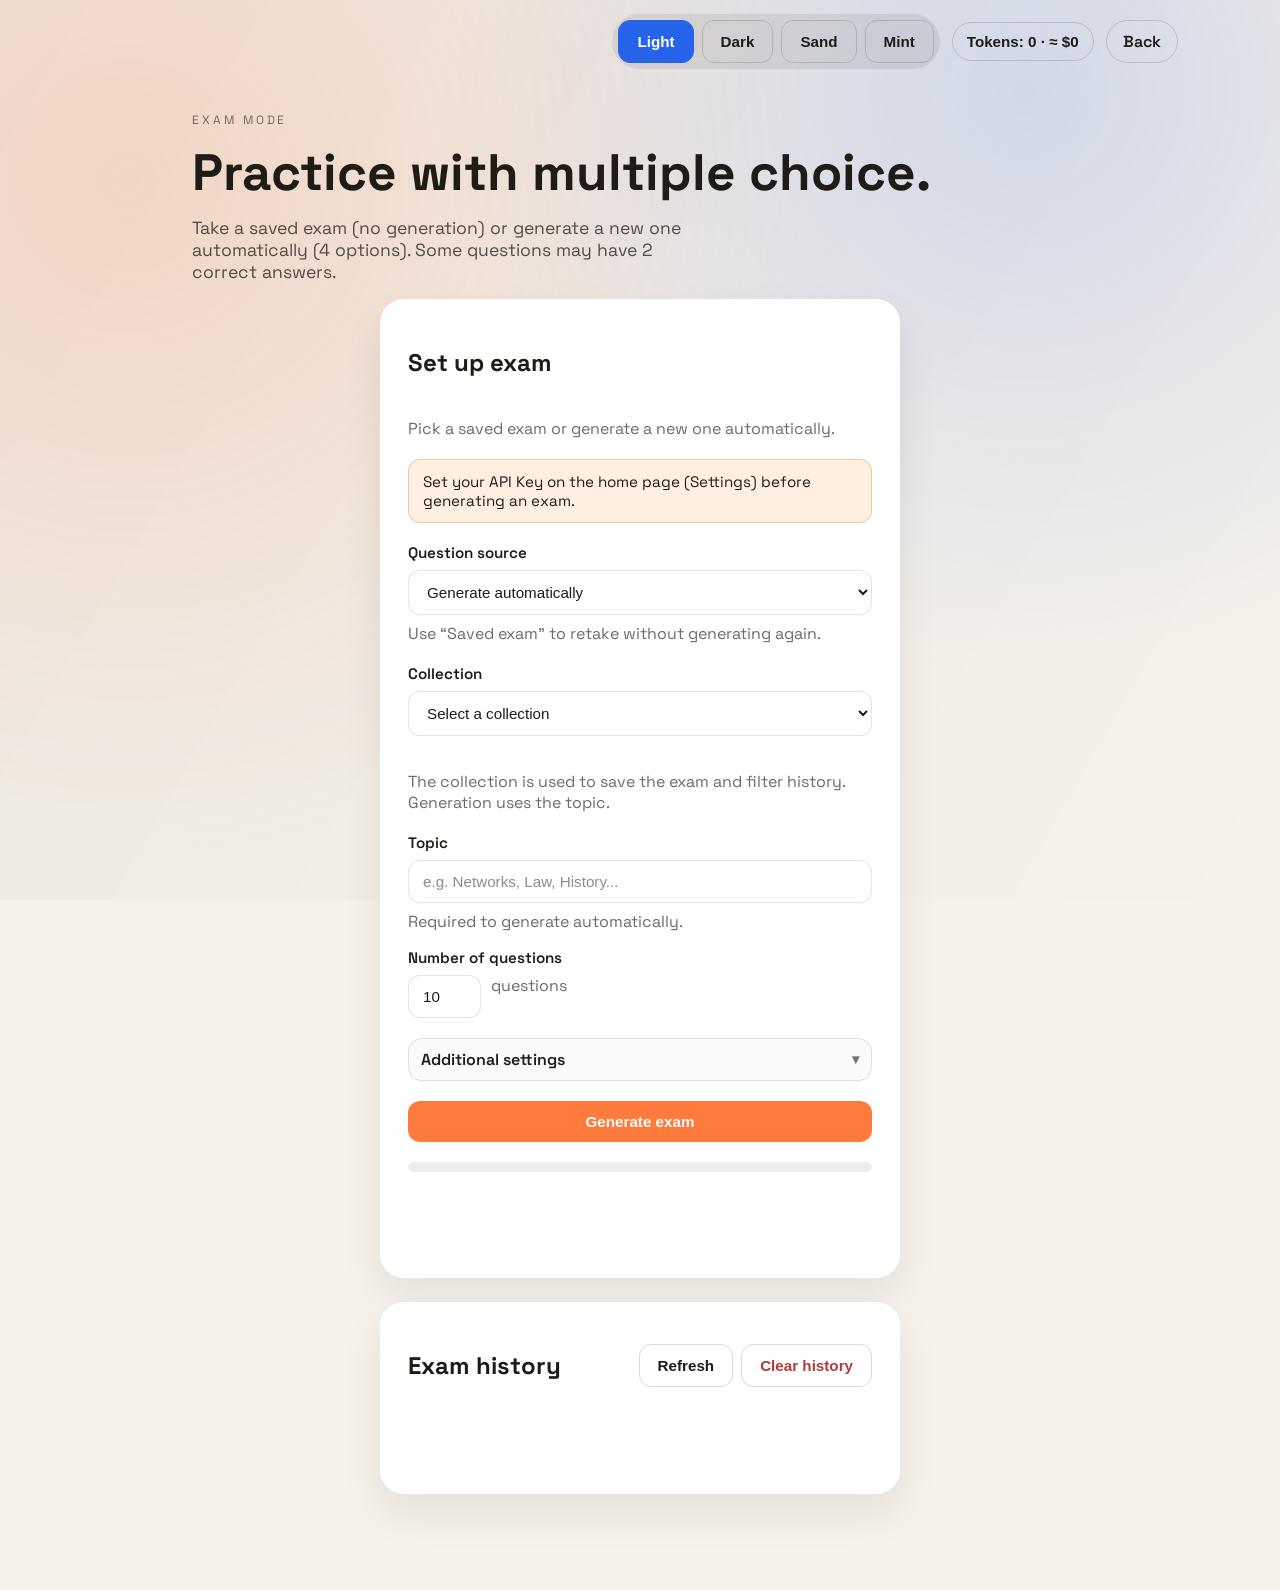
==== commit 8076fa89: "Improve exam modes, generation, and attempts modal" ====
--- a/templates/exam.html
+++ b/templates/exam.html
@@ -29,11 +29,11 @@
     <header class="study-header">
       <div>
         <p class="eyebrow" data-i18n="exam.header.eyebrow">Modo prova</p>
-        <h1 data-i18n="exam.header.title">Treine com múltipla escolha.</h1>
-        <p class="subhead" data-i18n="exam.header.subtitle">
-          Gere uma prova com IA (4 alternativas). Algumas perguntas podem ter 2 respostas corretas.
-        </p>
-      </div>
+	        <h1 data-i18n="exam.header.title">Treine com múltipla escolha.</h1>
+	        <p class="subhead" data-i18n="exam.header.subtitle">
+	          Faça uma prova salva (sem geração automática) ou gere uma nova automaticamente (4 alternativas). Algumas perguntas podem ter 2 respostas corretas.
+	        </p>
+	      </div>
       <div class="study-actions">
         <div class="session-pill hidden" id="exam-timer-pill">
           <span data-i18n="exam.timer">Tempo</span>
@@ -51,79 +51,109 @@
     </header>
 
     <main class="study-layout">
-      <section class="study-panel" id="exam-setup">
-        <h2 data-i18n="exam.setup.title">Configurar prova</h2>
-        <p class="muted" data-i18n="exam.setup.subtitle">
-          Escolha um tema (ou uma coleção) e gere as perguntas.
-        </p>
-        <div id="exam-missing-key" class="notice warning hidden" role="status" aria-live="polite">
-          <span data-i18n="exam.setup.missingKey">
-            Defina sua API Key na página inicial (Configurações) antes de gerar uma prova.
-          </span>
-        </div>
-        <div class="field">
-          <label for="exam-collection" data-i18n="exam.setup.collection">Coleção (opcional)</label>
-          <select id="exam-collection"></select>
-          <p id="exam-collection-status" class="status"></p>
-        </div>
-        <div class="field">
-          <label for="exam-topic" data-i18n="exam.setup.topic">Tema / assunto (opcional)</label>
-          <input
-            id="exam-topic"
-            type="text"
-            placeholder="Ex.: Redes, Direito, História..."
-            data-i18n-placeholder="exam.setup.topicPlaceholder"
-          />
-          <p class="muted" data-i18n="exam.setup.topicNote">
-            Se escolher uma coleção, o conteúdo dela será usado como referência.
-          </p>
-        </div>
-        <div class="field">
-          <label for="exam-name" data-i18n="exam.setup.name">Nome da prova (opcional)</label>
-          <input
-            id="exam-name"
-            type="text"
-            placeholder="Ex.: Simulado 01 · Redes"
-            data-i18n-placeholder="exam.setup.namePlaceholder"
-          />
-          <p class="muted" data-i18n="exam.setup.nameNote">
-            Ajuda a encontrar a prova depois em “Minhas Provas”.
-          </p>
-        </div>
-        <div class="field">
-          <label for="exam-count" data-i18n="exam.setup.count">Quantidade de perguntas</label>
-          <div class="inline">
-            <input id="exam-count" type="number" min="1" max="40" value="10" />
-            <span class="muted" data-i18n="exam.setup.countUnit">perguntas</span>
-          </div>
-        </div>
-        <div class="field">
-          <label class="toggle-line" for="exam-multi-toggle">
-            <input id="exam-multi-toggle" type="checkbox" />
-            <span data-i18n="exam.setup.allowMulti">Permitir perguntas com 2 respostas corretas</span>
-          </label>
-          <p class="muted" data-i18n="exam.setup.allowMultiNote">
-            Quando ativado, parte das questões exigirá marcar 2 alternativas.
-          </p>
-        </div>
-        <div class="field">
-          <label for="exam-time" data-i18n="exam.setup.timeLabel">Tempo de prova (minutos)</label>
-          <label class="toggle-line" for="exam-time-toggle">
-            <input id="exam-time-toggle" type="checkbox" />
-            <span data-i18n="exam.setup.timeToggle">Ativar limite de tempo</span>
-          </label>
-          <div class="inline">
-            <input id="exam-time" type="number" min="1" max="240" value="10" />
-            <span class="muted" data-i18n="exam.setup.timeUnit">minutos por prova</span>
-          </div>
-          <p class="muted" data-i18n="exam.setup.timeNote">
-            Ative para finalizar automaticamente quando o tempo acabar.
-          </p>
-        </div>
-        <button id="exam-start" data-sound="generate" data-i18n="exam.setup.start">Gerar prova</button>
-        <div class="progress">
-          <div id="exam-progress-bar" class="progress-bar"></div>
-        </div>
+	      <section class="study-panel" id="exam-setup">
+		        <h2 data-i18n="exam.setup.title">Configurar prova</h2>
+		        <p class="muted" data-i18n="exam.setup.subtitle">
+		          Escolha uma prova salva ou gere uma nova automaticamente.
+		        </p>
+	        <div id="exam-missing-key" class="notice warning hidden" role="status" aria-live="polite">
+	          <span data-i18n="exam.setup.missingKey">
+	            Defina sua API Key na página inicial (Configurações) antes de gerar uma prova.
+	          </span>
+	        </div>
+	        <div class="field">
+	          <label for="exam-mode" data-i18n="exam.setup.mode">Fonte das questões</label>
+		          <select id="exam-mode">
+		            <option value="ai" data-i18n="exam.setup.mode.ai">Gerar automaticamente</option>
+		            <option value="saved" data-i18n="exam.setup.mode.saved">Usar prova salva</option>
+		          </select>
+		          <p class="muted" data-i18n="exam.setup.modeNote">
+		            Use “Prova salva” para refazer sem gerar novamente.
+		          </p>
+	        </div>
+		        <div class="field" id="exam-collection-field">
+		          <label for="exam-collection" data-i18n="exam.setup.collection">Coleção</label>
+		          <select id="exam-collection"></select>
+		          <p id="exam-collection-status" class="status"></p>
+				          <p class="muted" data-i18n="exam.setup.collectionNote">
+				            A coleção serve para salvar a prova e filtrar o histórico. A geração usa o tema.
+				          </p>
+			        </div>
+	        <div id="exam-saved-fields" class="hidden">
+	          <div class="field">
+	            <label for="exam-template" data-i18n="exam.setup.template">Prova salva</label>
+	            <select id="exam-template"></select>
+	            <p id="exam-template-status" class="status"></p>
+		            <p class="muted" data-i18n="exam.setup.templateNote">
+		              Não gera novamente. As regras (ex.: 2 respostas corretas) vêm da prova escolhida.
+		            </p>
+	          </div>
+	        </div>
+		        <div id="exam-ai-fields">
+		          <div class="field">
+		            <label for="exam-topic" data-i18n="exam.setup.topic">Tema / assunto</label>
+		            <input
+		              id="exam-topic"
+		              type="text"
+		              placeholder="Ex.: Redes, Direito, História..."
+		              data-i18n-placeholder="exam.setup.topicPlaceholder"
+		            />
+				            <p class="muted" data-i18n="exam.setup.topicNote">
+				              Obrigatório para gerar automaticamente.
+				            </p>
+			          </div>
+	          <div class="field">
+	            <label for="exam-count" data-i18n="exam.setup.count">Quantidade de perguntas</label>
+	            <div class="inline">
+	              <input id="exam-count" type="number" min="1" max="40" value="10" />
+	              <span class="muted" data-i18n="exam.setup.countUnit">perguntas</span>
+	            </div>
+	          </div>
+	        </div>
+		        <div class="field">
+		          <details class="disclosure">
+		            <summary data-i18n="exam.setup.advanced.summary">Configurações adicionais</summary>
+		            <div class="disclosure-body">
+		              <div class="field" id="exam-name-field">
+		                <label for="exam-name" data-i18n="exam.setup.name">Nome da prova</label>
+		                <input
+		                  id="exam-name"
+		                  type="text"
+		                  placeholder="Ex.: Simulado 01 · Redes"
+		                  data-i18n-placeholder="exam.setup.namePlaceholder"
+		                />
+		                <p class="muted" data-i18n="exam.setup.nameNote">
+		                  Ajuda a encontrar a prova depois em “Minhas Provas”.
+		                </p>
+		              </div>
+		              <div class="field">
+		                <label class="toggle-line" for="exam-multi-toggle">
+		                  <input id="exam-multi-toggle" type="checkbox" />
+		                  <span data-i18n="exam.setup.allowMulti">Permitir perguntas com 2 respostas corretas</span>
+	                </label>
+	                <p class="muted" id="exam-multi-note"></p>
+	              </div>
+	              <div class="field">
+	                <label for="exam-time" data-i18n="exam.setup.timeLabel">Tempo de prova (minutos)</label>
+	                <label class="toggle-line" for="exam-time-toggle">
+	                  <input id="exam-time-toggle" type="checkbox" />
+	                  <span data-i18n="exam.setup.timeToggle">Ativar limite de tempo</span>
+	                </label>
+	                <div class="inline">
+	                  <input id="exam-time" type="number" min="1" max="240" value="10" />
+	                  <span class="muted" data-i18n="exam.setup.timeUnit">minutos por prova</span>
+	                </div>
+	                <p class="muted" data-i18n="exam.setup.timeNote">
+	                  Ative para finalizar automaticamente quando o tempo acabar.
+	                </p>
+	              </div>
+	            </div>
+	          </details>
+	        </div>
+	        <button id="exam-start" data-sound="generate" data-i18n="exam.setup.start">Gerar prova</button>
+	        <div class="progress">
+	          <div id="exam-progress-bar" class="progress-bar"></div>
+	        </div>
         <p id="exam-setup-status" class="status"></p>
         <p id="exam-usage-status" class="status"></p>
       </section>
--- a/static/style.css
+++ b/static/style.css
@@ -5,6 +5,8 @@
   --ink: #1f1b16;
   --accent: #ff7a3d;
   --accent-2: #2563eb;
+  --accent-rgb: 255, 122, 61;
+  --accent-2-rgb: 37, 99, 235;
   --cta-study-1: var(--accent);
   --cta-study-2: var(--accent-2);
   --cta-exam-1: #a855f7;
@@ -21,6 +23,8 @@
   --ink: #f8f4ee;
   --accent: #ff8c5a;
   --accent-2: #60a5fa;
+  --accent-rgb: 255, 140, 90;
+  --accent-2-rgb: 96, 165, 250;
   --cta-study-1: #10b981;
   --cta-study-2: #06b6d4;
   --cta-exam-1: #a78bfa;
@@ -36,6 +40,8 @@
   --ink: #3a2416;
   --accent: #d77a3a;
   --accent-2: #8f5b2e;
+  --accent-rgb: 215, 122, 58;
+  --accent-2-rgb: 143, 91, 46;
   --panel: #fff2e0;
   --shadow: 0 18px 36px rgba(58, 36, 22, 0.14);
 }
@@ -45,6 +51,8 @@
   --ink: #12352f;
   --accent: #2abf9e;
   --accent-2: #118ab2;
+  --accent-rgb: 42, 191, 158;
+  --accent-2-rgb: 17, 138, 178;
   --panel: #f4fffb;
   --shadow: 0 18px 36px rgba(18, 53, 47, 0.12);
 }
@@ -452,11 +460,11 @@
 }
 
 .collections-panel {
-  background: linear-gradient(135deg, rgba(255, 250, 245, 0.9), rgba(255, 255, 255, 0.95));
+  background: var(--panel);
 }
 
 body[data-theme="dark"] .collections-panel {
-  background: linear-gradient(135deg, rgba(30, 32, 38, 0.96), rgba(24, 26, 31, 0.96));
+  background: var(--panel);
   border: 1px solid rgba(255, 255, 255, 0.08);
 }
 
@@ -470,7 +478,7 @@
   border: 1px solid rgba(31, 27, 22, 0.12);
   border-radius: 14px;
   padding: 10px 12px;
-  background: rgba(255, 255, 255, 0.6);
+  background: rgba(0, 0, 0, 0.02);
 }
 
 body[data-theme="dark"] .disclosure {
@@ -534,6 +542,16 @@
   white-space: nowrap;
 }
 
+#migrate-cards {
+  background: var(--accent-2);
+  color: #fff;
+  border: none;
+}
+
+#migrate-cards:hover {
+  box-shadow: 0 12px 24px rgba(var(--accent-2-rgb), 0.25);
+}
+
 .danger {
   border-color: rgba(179, 63, 63, 0.3);
   color: #b13a3a;
@@ -577,6 +595,7 @@
 
 .modal-open {
   overflow: hidden;
+  padding-right: var(--scrollbar-comp, 0px);
 }
 
 #confirm-modal {
@@ -1095,6 +1114,13 @@
   grid-template-columns: repeat(auto-fit, minmax(280px, 1fr));
 }
 
+#exam-ai-fields,
+#exam-saved-fields {
+  display: flex;
+  flex-direction: column;
+  gap: 16px;
+}
+
 .study-panel {
   background: var(--panel);
   padding: 28px;
@@ -1503,6 +1529,24 @@
   -webkit-overflow-scrolling: touch;
 }
 
+#exams-list.sessions-list {
+  display: grid;
+  grid-template-columns: repeat(auto-fit, minmax(220px, 1fr));
+  overflow: visible;
+  padding-bottom: 0;
+  scroll-snap-type: none;
+}
+
+#exams-list .session-item {
+  flex: initial;
+}
+
+@media (min-width: 1280px) {
+  #exams-list.sessions-list {
+    grid-template-columns: repeat(5, minmax(220px, 1fr));
+  }
+}
+
 .session-item {
   flex: 0 0 clamp(220px, calc((100% - 36px) / 4), 320px);
   display: flex;
@@ -1552,23 +1596,54 @@
   gap: 12px;
   max-height: none;
   min-height: 178px;
-  background: linear-gradient(135deg, rgba(255, 252, 249, 0.9), rgba(255, 255, 255, 0.85));
+  background: var(--panel);
+  box-shadow: 0 10px 22px rgba(31, 27, 22, 0.06);
+  transition: transform 0.15s ease, box-shadow 0.2s ease, border-color 0.2s ease;
   position: relative;
   overflow: hidden;
+  border-color: rgba(31, 27, 22, 0.1);
 }
 
 .exam-session-card::before {
   content: "";
   position: absolute;
-  inset: -40% 45% auto auto;
-  width: 150px;
-  height: 150px;
-  background: radial-gradient(circle, rgba(37, 99, 235, 0.18), transparent 70%);
-  opacity: 0.9;
+  inset: -60% -20%;
+  background:
+    radial-gradient(circle at 26% 36%, rgba(var(--accent-rgb), 0.18), transparent 55%),
+    radial-gradient(circle at 78% 22%, rgba(var(--accent-2-rgb), 0.14), transparent 55%);
+  transform: rotate(10deg);
+  opacity: 0.95;
+  pointer-events: none;
+}
+
+.exam-session-card::after {
+  content: "";
+  position: absolute;
+  inset: 0 0 auto 0;
+  height: 4px;
+  background: linear-gradient(90deg, var(--accent), var(--accent-2));
+  opacity: 0.85;
+}
+
+.exam-session-card:hover {
+  box-shadow: var(--shadow);
 }
 
 body[data-theme="dark"] .exam-session-card {
-  background: linear-gradient(135deg, rgba(26, 28, 33, 0.96), rgba(20, 22, 26, 0.96));
+  border-color: rgba(255, 255, 255, 0.12);
+  box-shadow: 0 12px 26px rgba(0, 0, 0, 0.35);
+}
+
+body[data-theme="dark"] .exam-session-card::before {
+  opacity: 0.75;
+}
+
+body[data-theme="sand"] .exam-session-card {
+  border-color: rgba(58, 36, 22, 0.16);
+}
+
+body[data-theme="mint"] .exam-session-card {
+  border-color: rgba(18, 53, 47, 0.16);
 }
 
 .exam-session-card .session-top {
@@ -1588,6 +1663,10 @@
 .exam-session-card .session-title {
   font-size: 1rem;
   line-height: 1.15;
+  display: -webkit-box;
+  -webkit-line-clamp: 2;
+  -webkit-box-orient: vertical;
+  overflow: hidden;
 }
 
 .exam-session-card .session-subtitle {
@@ -1623,6 +1702,15 @@
   display: flex;
   flex-direction: column;
   gap: 2px;
+  min-width: 0;
+}
+
+.exam-session-card .session-stat .muted {
+  font-size: clamp(0.68rem, 1.6vw, 0.78rem);
+  line-height: 1.1;
+  white-space: nowrap;
+  overflow: hidden;
+  text-overflow: ellipsis;
 }
 
 body[data-theme="dark"] .exam-session-card .session-stat {
@@ -1632,6 +1720,34 @@
 
 .exam-session-card .session-stat strong {
   font-size: 1.05rem;
+  font-variant-numeric: tabular-nums;
+}
+
+.exam-session-card .session-stat:nth-child(1) {
+  background: rgba(var(--accent-rgb), 0.1);
+  border-color: rgba(var(--accent-rgb), 0.22);
+}
+
+.exam-session-card .session-stat:nth-child(1) strong {
+  color: var(--accent);
+}
+
+.exam-session-card .session-stat:nth-child(2) {
+  background: rgba(239, 68, 68, 0.1);
+  border-color: rgba(239, 68, 68, 0.22);
+}
+
+.exam-session-card .session-stat:nth-child(2) strong {
+  color: rgb(239 68 68 / 0.95);
+}
+
+.exam-session-card .session-stat:nth-child(3) {
+  background: rgba(var(--accent-2-rgb), 0.08);
+  border-color: rgba(var(--accent-2-rgb), 0.2);
+}
+
+.exam-session-card .session-stat:nth-child(3) strong {
+  color: var(--accent-2);
 }
 
 .exam-session-card .session-actions {
@@ -1641,11 +1757,17 @@
   flex-wrap: wrap;
   position: relative;
   z-index: 1;
+  padding-top: 6px;
+  border-top: 1px solid rgba(31, 27, 22, 0.06);
 }
 
 .exam-session-card button.danger {
   border-color: rgba(179, 63, 63, 0.5);
   color: #b13a3a;
+}
+
+body[data-theme="dark"] .exam-session-card .session-actions {
+  border-top-color: rgba(255, 255, 255, 0.08);
 }
 
 body[data-theme="dark"] .exam-session-card button.danger {
@@ -1671,11 +1793,9 @@
 @keyframes sessionEnter {
   from {
     opacity: 0;
-    transform: translateY(8px);
   }
   to {
     opacity: 1;
-    transform: translateY(0);
   }
 }
 
@@ -1980,9 +2100,16 @@
   gap: 6px;
   padding: 4px 10px;
   border-radius: 999px;
-  background: rgba(31, 27, 22, 0.06);
+  background: rgba(var(--accent-2-rgb), 0.12);
+  border: 1px solid rgba(var(--accent-2-rgb), 0.22);
   font-size: 0.75rem;
-  color: rgba(31, 27, 22, 0.7);
+  color: var(--ink);
+  font-weight: 600;
+}
+
+body[data-theme="dark"] .card-collection {
+  background: rgba(var(--accent-2-rgb), 0.18);
+  border-color: rgba(var(--accent-2-rgb), 0.32);
 }
 
 .card-collection::before {
@@ -2061,25 +2188,37 @@
   }
 }
 
-.exam-attempts-panel {
-  position: fixed;
-  top: 50%;
-  left: 50%;
-  right: auto;
-  transform: translate(-50%, -50%);
-  width: min(720px, 92vw);
-  z-index: 80;
-}
-
-.exam-attempts-header {
-  display: flex;
-  align-items: center;
-  justify-content: space-between;
+#attempts-modal {
+  background: rgba(15, 16, 20, 0.62);
+}
+
+.attempts-modal-card {
+  max-height: 92vh;
+  display: flex;
+  flex-direction: column;
   gap: 12px;
-}
-
-.exam-attempts-panel .preview-table {
-  max-height: min(55vh, 460px);
+  overflow: hidden;
+}
+
+#attempts-modal-body {
+  flex: 1;
+  min-height: 0;
+}
+
+.attempts-modal-table {
+  max-height: none;
+  height: 100%;
+}
+
+@media (max-width: 720px) {
+  .attempts-modal-card {
+    width: min(720px, 96vw);
+    max-height: 94vh;
+  }
+
+  .attempts-modal-table {
+    max-height: none;
+  }
 }
 
 .focus-breakdown {
@@ -2121,6 +2260,12 @@
   grid-template-columns: repeat(auto-fit, minmax(220px, 1fr));
 }
 
+@media (min-width: 1280px) {
+  .cards {
+    grid-template-columns: repeat(5, minmax(220px, 1fr));
+  }
+}
+
 #cards-wrapper {
   display: grid;
   gap: 16px;
@@ -2135,6 +2280,10 @@
   color: rgba(31, 27, 22, 0.7);
 }
 
+body[data-theme="dark"] .cards-pagination {
+  color: rgba(248, 244, 238, 0.75);
+}
+
 .cards-pagination.hidden {
   display: none;
 }
@@ -2146,8 +2295,13 @@
 .card {
   border-radius: 16px;
   padding: 16px;
-  background: linear-gradient(135deg, rgba(255, 250, 245, 0.9), rgba(255, 255, 255, 0.95));
-  border: 1px solid rgba(31, 27, 22, 0.08);
+  background:
+    radial-gradient(circle at 18% 20%, rgba(var(--accent-rgb), 0.12), transparent 55%),
+    radial-gradient(circle at 82% 12%, rgba(var(--accent-2-rgb), 0.1), transparent 50%),
+    var(--panel);
+  border: 1px solid rgba(31, 27, 22, 0.1);
+  box-shadow: 0 10px 22px rgba(31, 27, 22, 0.06);
+  transition: transform 0.15s ease, box-shadow 0.2s ease, border-color 0.2s ease;
   display: flex;
   flex-direction: column;
   gap: 12px;
@@ -2158,6 +2312,11 @@
   overflow: hidden;
 }
 
+.card:hover {
+  box-shadow: var(--shadow);
+  transform: translateY(-2px);
+}
+
 .card::before {
   content: "";
   position: absolute;
@@ -2179,8 +2338,26 @@
 }
 
 body[data-theme="dark"] .card {
-  background: linear-gradient(135deg, rgba(30, 32, 38, 0.96), rgba(26, 28, 33, 0.9));
-  border-color: rgba(255, 255, 255, 0.08);
+  border-color: rgba(255, 255, 255, 0.12);
+  box-shadow: 0 12px 26px rgba(0, 0, 0, 0.35);
+}
+
+body[data-theme="sand"] .card {
+  border-color: rgba(58, 36, 22, 0.14);
+}
+
+body[data-theme="mint"] .card {
+  border-color: rgba(18, 53, 47, 0.14);
+}
+
+body[data-theme="sand"] .card p,
+body[data-theme="sand"] .card .meta {
+  color: rgba(58, 36, 22, 0.7);
+}
+
+body[data-theme="mint"] .card p,
+body[data-theme="mint"] .card .meta {
+  color: rgba(18, 53, 47, 0.7);
 }
 
 body[data-theme="dark"] .card p,
